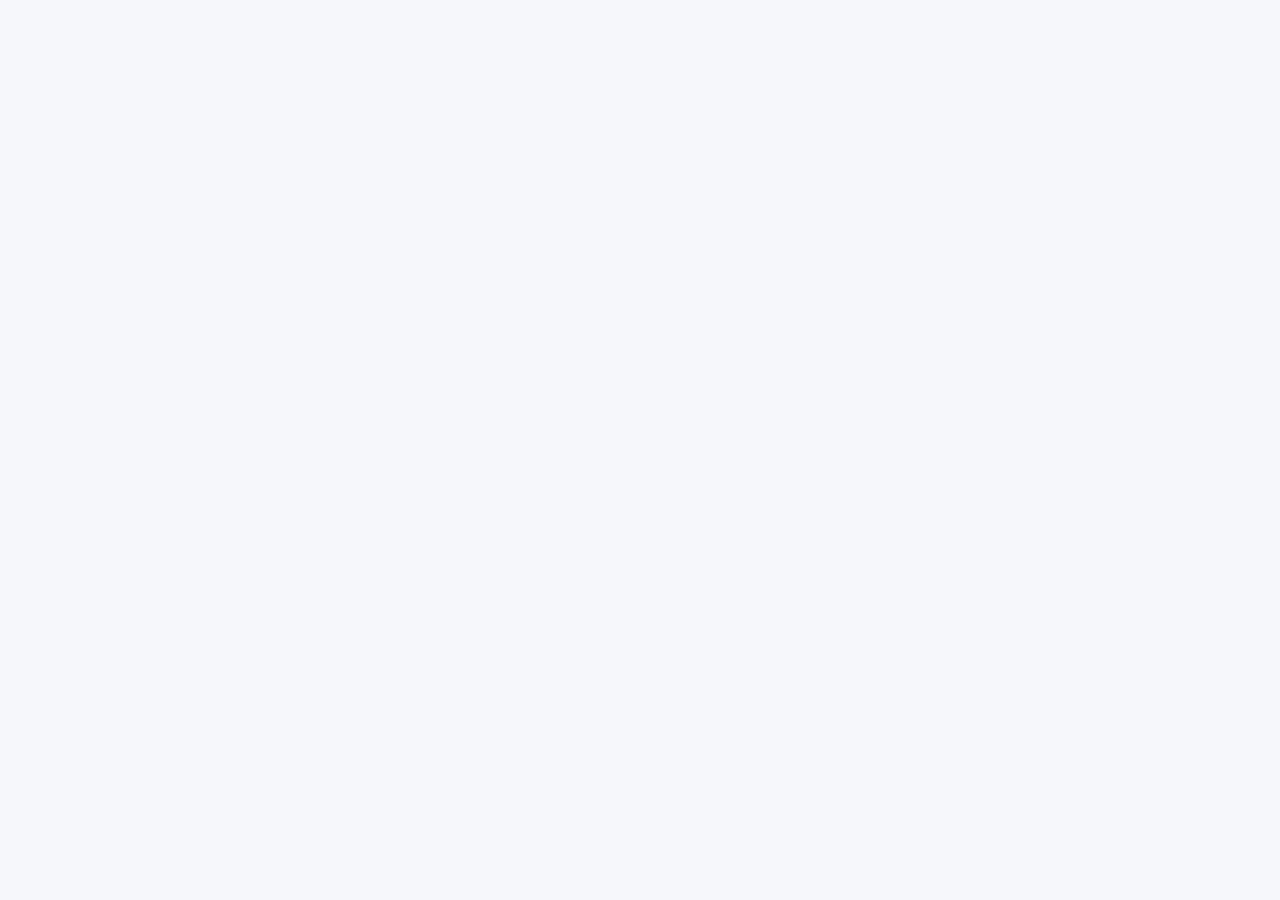
==== admin.html @ 96a94d3d "20260512_이메일개인화,, 관리자페이지 추가" ====
<!doctype html>
<html lang="ko" data-theme="light">
<head>
  <meta charset="UTF-8" />
  <meta name="viewport" content="width=device-width, initial-scale=1.0" />
  <title>관리자 대시보드 · 자료공유</title>
  <link rel="stylesheet" href="style.css" />
  <script src="https://cdn.jsdelivr.net/npm/@supabase/supabase-js@2"></script>
</head>
<body>

<!-- 관리자 로그인 -->
<div id="adminLogin" class="login-screen" hidden>
  <div class="login-card">
    <div class="login-brand">
      <span class="login-icon">🔒</span>
      <h1>관리자 로그인</h1>
      <p>관리자 이메일로 접근합니다</p>
    </div>
    <div class="login-form-wrap">
      <label for="adminEmailInput">관리자 이메일</label>
      <input id="adminEmailInput" type="email" placeholder="admin@example.com" autocomplete="email" />
      <p class="login-error" id="adminError"></p>
      <button id="adminLoginBtn">로그인</button>
    </div>
  </div>
</div>

<!-- 대시보드 -->
<main id="adminApp" hidden>
  <header>
    <div class="brand">
      <h1>관리자 대시보드</h1>
      <p>자료공유 서비스 관리</p>
    </div>
    <div class="header-right">
      <span id="adminEmailBadge" class="admin-badge"></span>
      <button class="icon-btn" id="refreshBtn" title="새로고침">🔄</button>
      <button class="icon-btn" id="themeBtn" title="다크모드 전환">🌙</button>
      <button class="secondary" id="adminLogoutBtn">로그아웃</button>
    </div>
  </header>

  <!-- 통계 카드 -->
  <div class="admin-stats">
    <div class="stat-card">
      <div class="stat-num" id="statTotal">-</div>
      <div class="stat-label">총 업로드</div>
    </div>
    <div class="stat-card">
      <div class="stat-num" id="statSize">-</div>
      <div class="stat-label">총 용량</div>
    </div>
    <div class="stat-card">
      <div class="stat-num" id="statUsers">-</div>
      <div class="stat-label">사용자 수</div>
    </div>
    <div class="stat-card">
      <div class="stat-num" id="statVisits">-</div>
      <div class="stat-label">총 접속</div>
    </div>
    <div class="stat-card">
      <div class="stat-num" id="statToday">-</div>
      <div class="stat-label">오늘 접속</div>
    </div>
    <div class="stat-card">
      <div class="stat-num" id="statExpired">-</div>
      <div class="stat-label">만료 항목</div>
    </div>
  </div>

  <!-- 탭 -->
  <div class="admin-tabs">
    <button class="tab-btn active" data-tab="uploads">📁 업로드 관리</button>
    <button class="tab-btn" data-tab="visits">👥 접속 현황</button>
    <button class="tab-btn" data-tab="users">📊 사용자 분석</button>
  </div>

  <!-- 업로드 관리 탭 -->
  <div id="tabUploads" class="tab-content">
    <div class="admin-toolbar">
      <input type="search" id="adminSearch" placeholder="제목, 이메일 검색…" />
      <select id="typeFilter">
        <option value="all">전체 종류</option>
        <option value="file">파일만</option>
        <option value="text">텍스트만</option>
        <option value="expired">만료됨</option>
      </select>
      <button class="secondary" id="exportCsvBtn">CSV 내보내기</button>
      <button class="danger" id="deleteExpiredBtn">만료 항목 삭제</button>
    </div>
    <div class="admin-table-wrap">
      <table class="admin-table">
        <thead>
          <tr>
            <th style="width:36px"><input type="checkbox" id="checkAll" /></th>
            <th style="width:32px"></th>
            <th>제목</th>
            <th>업로더</th>
            <th style="width:72px">용량</th>
            <th style="width:110px">업로드일</th>
            <th style="width:80px">만료</th>
            <th style="width:40px"></th>
          </tr>
        </thead>
        <tbody id="uploadsBody"></tbody>
      </table>
    </div>
    <div class="table-actions" id="tableActions" hidden>
      <span id="selectedCount">0개 선택됨</span>
      <button class="danger" id="bulkDeleteBtn">선택 삭제</button>
    </div>
  </div>

  <!-- 접속 현황 탭 -->
  <div id="tabVisits" class="tab-content" hidden>
    <div class="admin-toolbar">
      <input type="search" id="visitSearch" placeholder="이메일 검색…" />
      <select id="visitDateFilter">
        <option value="all">전체 기간</option>
        <option value="today">오늘</option>
        <option value="week">이번 주</option>
        <option value="month">이번 달</option>
      </select>
    </div>
    <div class="visit-summary" id="visitSummary"></div>
    <div class="admin-table-wrap">
      <table class="admin-table">
        <thead>
          <tr>
            <th>이메일</th>
            <th style="width:120px">접속 시각</th>
            <th>기기 정보</th>
          </tr>
        </thead>
        <tbody id="visitsBody"></tbody>
      </table>
    </div>
  </div>

  <!-- 사용자 분석 탭 -->
  <div id="tabUsers" class="tab-content" hidden>
    <div class="user-grid" id="userGrid"></div>
  </div>
</main>

<div class="toast" id="toast"></div>

<style>
/* ── 관리자 전용 스타일 ─────────────────────────────────── */
.admin-badge {
  font-size: .8rem;
  color: var(--muted);
  padding: 4px 12px;
  background: var(--surface);
  border-radius: 99px;
  border: 1px solid var(--border);
}

.admin-stats {
  display: grid;
  grid-template-columns: repeat(auto-fit, minmax(130px, 1fr));
  gap: 14px;
  padding: 20px 24px 0;
}
.stat-card {
  background: var(--surface);
  border: 1px solid var(--border);
  border-radius: var(--radius);
  padding: 18px 16px;
  text-align: center;
}
.stat-num {
  font-size: 1.8rem;
  font-weight: 800;
  color: var(--accent);
  line-height: 1;
}
.stat-label {
  font-size: .72rem;
  color: var(--muted);
  margin-top: 5px;
}

.admin-tabs {
  display: flex;
  gap: 2px;
  padding: 20px 24px 0;
  border-bottom: 1px solid var(--border);
}
.tab-btn {
  background: none;
  border: none;
  padding: 10px 18px;
  border-radius: 8px 8px 0 0;
  cursor: pointer;
  color: var(--muted);
  font-size: .9rem;
  border-bottom: 2px solid transparent;
  transition: color .15s;
}
.tab-btn.active {
  color: var(--accent);
  border-bottom-color: var(--accent);
  font-weight: 700;
  background: var(--bg);
}
.tab-content { padding: 20px 24px; }

.admin-toolbar {
  display: flex;
  gap: 10px;
  margin-bottom: 14px;
  flex-wrap: wrap;
  align-items: center;
}
.admin-toolbar input[type=search] { flex: 1; min-width: 180px; }

.admin-table-wrap {
  overflow-x: auto;
  border-radius: var(--radius);
  border: 1px solid var(--border);
}
.admin-table {
  width: 100%;
  border-collapse: collapse;
  font-size: .875rem;
}
.admin-table th {
  background: var(--surface);
  padding: 9px 12px;
  text-align: left;
  font-weight: 600;
  font-size: .75rem;
  color: var(--muted);
  border-bottom: 1px solid var(--border);
  white-space: nowrap;
}
.admin-table td {
  padding: 9px 12px;
  border-bottom: 1px solid var(--border);
  vertical-align: middle;
}
.admin-table tr:last-child td { border-bottom: none; }
.admin-table tr:hover td { background: var(--surface); }
.cell-email {
  font-size: .8rem;
  color: var(--muted);
  max-width: 150px;
  overflow: hidden;
  text-overflow: ellipsis;
  white-space: nowrap;
}
.cell-title {
  max-width: 240px;
  overflow: hidden;
  text-overflow: ellipsis;
  white-space: nowrap;
}
.cell-ua {
  font-size: .78rem;
  color: var(--muted);
  max-width: 200px;
  overflow: hidden;
  text-overflow: ellipsis;
  white-space: nowrap;
}
.row-expired td { opacity: .5; }

.table-actions {
  display: flex;
  align-items: center;
  gap: 12px;
  margin-top: 10px;
  padding: 10px 14px;
  background: var(--surface);
  border-radius: var(--radius);
  border: 1px solid var(--border);
}
.table-actions span { flex: 1; font-size: .875rem; font-weight: 600; }

.visit-summary {
  display: flex;
  gap: 10px;
  flex-wrap: wrap;
  margin-bottom: 14px;
}
.visit-chip {
  padding: 5px 12px;
  background: var(--surface);
  border: 1px solid var(--border);
  border-radius: 99px;
  font-size: .8rem;
}
.visit-chip strong { color: var(--accent); }

.user-grid {
  display: grid;
  grid-template-columns: repeat(auto-fill, minmax(260px, 1fr));
  gap: 14px;
}
.user-card {
  background: var(--surface);
  border: 1px solid var(--border);
  border-radius: var(--radius);
  padding: 18px;
}
.user-card-header {
  display: flex;
  align-items: center;
  gap: 12px;
  margin-bottom: 14px;
}
.user-avatar {
  width: 40px;
  height: 40px;
  border-radius: 50%;
  display: grid;
  place-items: center;
  font-size: 1.1rem;
  font-weight: 800;
  color: #fff;
  flex-shrink: 0;
}
.user-email {
  font-size: .875rem;
  font-weight: 600;
  overflow: hidden;
  text-overflow: ellipsis;
  white-space: nowrap;
}
.user-stats {
  display: flex;
  gap: 14px;
}
.user-stat { text-align: center; }
.user-stat-num { font-size: 1.25rem; font-weight: 700; color: var(--accent); }
.user-stat-label { font-size: .7rem; color: var(--muted); margin-top: 2px; }
</style>

<script src="config.js"></script>
<script>
const db = window.supabase.createClient(SUPABASE_URL, SUPABASE_KEY);

let allShares = [], allVisits = [], selectedIds = new Set();

// ── 인증 ─────────────────────────────────────────────────
function checkAdmin() {
  const stored = (localStorage.getItem('ownerEmail') || '').trim().toLowerCase();
  if (stored && stored === ADMIN_EMAIL.toLowerCase()) {
    showDashboard(stored);
  } else {
    document.getElementById('adminLogin').hidden = false;
    document.getElementById('adminLoginBtn').addEventListener('click', tryLogin);
    document.getElementById('adminEmailInput').addEventListener('keydown', e => {
      if (e.key === 'Enter') tryLogin();
    });
  }
}

function tryLogin() {
  const input = document.getElementById('adminEmailInput');
  const err   = document.getElementById('adminError');
  const email = input.value.trim().toLowerCase();
  if (!email || email !== ADMIN_EMAIL.toLowerCase()) {
    err.textContent = '관리자 이메일이 일치하지 않습니다.';
    input.focus();
    return;
  }
  err.textContent = '';
  document.getElementById('adminLogin').hidden = true;
  showDashboard(email);
}

function showDashboard(email) {
  document.getElementById('adminApp').hidden = false;
  document.getElementById('adminEmailBadge').textContent = email;
  loadTheme();
  bindEvents();
  loadAll();
}

// ── 테마 ─────────────────────────────────────────────────
function loadTheme() {
  const saved = localStorage.getItem('theme') ||
    (window.matchMedia('(prefers-color-scheme:dark)').matches ? 'dark' : 'light');
  applyTheme(saved);
}
function applyTheme(t) {
  document.documentElement.dataset.theme = t;
  document.getElementById('themeBtn').textContent = t === 'dark' ? '☀️' : '🌙';
}

// ── 데이터 로드 ───────────────────────────────────────────
async function loadAll() {
  document.getElementById('statTotal').textContent = '…';
  const [shares, visits] = await Promise.all([
    db.from('shares').select('*').order('created_at', { ascending: false }).limit(500),
    db.from('visits').select('*').order('visited_at', { ascending: false }).limit(1000),
  ]);
  allShares = shares.data || [];
  allVisits = visits.data || [];
  updateStats();
  renderUploads();
  renderVisits();
  renderUsers();
  showToast('데이터 로드 완료');
}

// ── 통계 ─────────────────────────────────────────────────
function updateStats() {
  const now        = new Date();
  const todayStart = new Date(now); todayStart.setHours(0, 0, 0, 0);
  const totalSize  = allShares.reduce((s, x) => s + (x.file_size || 0), 0);
  const users      = new Set(allShares.map(x => x.owner_email).filter(Boolean)).size;
  const expired    = allShares.filter(s => s.expires_at && new Date(s.expires_at) <= now).length;
  const todayV     = allVisits.filter(v => new Date(v.visited_at) >= todayStart).length;

  document.getElementById('statTotal').textContent   = allShares.length;
  document.getElementById('statSize').textContent    = formatBytes(totalSize);
  document.getElementById('statUsers').textContent   = users;
  document.getElementById('statVisits').textContent  = allVisits.length;
  document.getElementById('statToday').textContent   = todayV;
  document.getElementById('statExpired').textContent = expired;
}

// ── 업로드 관리 ───────────────────────────────────────────
function getFilteredShares() {
  const kw   = document.getElementById('adminSearch').value.trim().toLowerCase();
  const type = document.getElementById('typeFilter').value;
  const now  = Date.now();
  return allShares.filter(item => {
    if (type === 'file'    && item.type !== 'file')  return false;
    if (type === 'text'    && item.type !== 'text')  return false;
    if (type === 'expired' && (!item.expires_at || new Date(item.expires_at) > now)) return false;
    if (kw && !`${item.title||''} ${item.owner_email||''}`.toLowerCase().includes(kw)) return false;
    return true;
  });
}

function renderUploads() {
  const tbody    = document.getElementById('uploadsBody');
  const filtered = getFilteredShares();
  tbody.innerHTML = '';
  if (!filtered.length) {
    tbody.innerHTML = '<tr><td colspan="8" class="empty-cell">항목 없음</td></tr>';
    return;
  }
  const now = Date.now();
  filtered.forEach(item => {
    const isExpired = item.expires_at && new Date(item.expires_at).getTime() <= now;
    const tr = document.createElement('tr');
    if (isExpired) tr.className = 'row-expired';
    const date = fmtDate(item.created_at);
    let expiryText = '없음';
    if (item.expires_at) {
      const diff = new Date(item.expires_at) - now;
      expiryText = isExpired ? '⚠ 만료' : (diff > 3_600_000 ? `${Math.floor(diff/3_600_000)}h` : `${Math.floor(diff/60_000)}m`);
    }
    tr.innerHTML = `
      <td><input type="checkbox" class="row-check" data-id="${item.id}" ${selectedIds.has(item.id) ? 'checked' : ''}></td>
      <td style="font-size:1rem">${item.type === 'file' ? '📁' : '📝'}</td>
      <td class="cell-title" title="${esc(item.title||'')}">${esc(item.title||'제목 없음')}</td>
      <td class="cell-email" title="${esc(item.owner_email||'')}">${esc(item.owner_email||'-')}</td>
      <td style="white-space:nowrap">${item.file_size != null ? formatBytes(item.file_size) : '-'}</td>
      <td style="white-space:nowrap;font-size:.8rem">${date}</td>
      <td style="white-space:nowrap;font-size:.8rem">${expiryText}</td>
      <td><button class="danger del-btn" data-id="${item.id}" style="padding:3px 9px;font-size:.75rem" title="삭제">✕</button></td>
    `;
    tbody.appendChild(tr);
  });
  updateTableActions();
}

function updateTableActions() {
  const el = document.getElementById('tableActions');
  el.hidden = selectedIds.size === 0;
  document.getElementById('selectedCount').textContent = `${selectedIds.size}개 선택됨`;
  document.getElementById('bulkDeleteBtn').textContent = `선택 삭제 (${selectedIds.size})`;
}

// ── 접속 현황 ─────────────────────────────────────────────
function getFilteredVisits() {
  const kw    = document.getElementById('visitSearch').value.trim().toLowerCase();
  const range = document.getElementById('visitDateFilter').value;
  const now   = new Date();
  return allVisits.filter(v => {
    if (kw && !(v.owner_email||'').toLowerCase().includes(kw)) return false;
    if (range === 'today') {
      const d = new Date(now); d.setHours(0, 0, 0, 0);
      if (new Date(v.visited_at) < d) return false;
    } else if (range === 'week') {
      const d = new Date(now); d.setDate(d.getDate() - 7);
      if (new Date(v.visited_at) < d) return false;
    } else if (range === 'month') {
      const d = new Date(now); d.setMonth(d.getMonth() - 1);
      if (new Date(v.visited_at) < d) return false;
    }
    return true;
  });
}

function renderVisits() {
  const filtered = getFilteredVisits();

  // 요약 칩
  const emailSet = new Set(filtered.map(v => v.owner_email).filter(Boolean));
  const summary  = document.getElementById('visitSummary');
  summary.innerHTML = `
    <span class="visit-chip">접속 <strong>${filtered.length}</strong>회</span>
    <span class="visit-chip">유니크 사용자 <strong>${emailSet.size}</strong>명</span>
  `;

  const tbody = document.getElementById('visitsBody');
  tbody.innerHTML = '';
  if (!filtered.length) {
    tbody.innerHTML = '<tr><td colspan="3" class="empty-cell">접속 기록 없음</td></tr>';
    return;
  }
  filtered.forEach(v => {
    const tr = document.createElement('tr');
    tr.innerHTML = `
      <td class="cell-email">${esc(v.owner_email || '-')}</td>
      <td style="font-size:.8rem;white-space:nowrap">${fmtDate(v.visited_at)}</td>
      <td class="cell-ua" title="${esc(v.user_agent||'')}">${esc(parseUA(v.user_agent||''))}</td>
    `;
    tbody.appendChild(tr);
  });
}

function parseUA(ua) {
  if (/iPhone/.test(ua)) return '📱 iPhone';
  if (/iPad/.test(ua))   return '📱 iPad';
  if (/Android/.test(ua)) return '📱 Android';
  if (/Windows/.test(ua)) return '💻 Windows';
  if (/Macintosh/.test(ua)) return '💻 macOS';
  if (/Linux/.test(ua)) return '🐧 Linux';
  return ua.slice(0, 50) || '-';
}

// ── 사용자 분석 ───────────────────────────────────────────
function renderUsers() {
  const grid = document.getElementById('userGrid');
  const map  = {};
  allShares.forEach(item => {
    const email = item.owner_email || '(이메일 없음)';
    if (!map[email]) map[email] = { files: 0, texts: 0, size: 0, last: null };
    const u = map[email];
    item.type === 'file' ? (u.files++, u.size += item.file_size || 0) : u.texts++;
    const d = new Date(item.created_at);
    if (!u.last || d > u.last) u.last = d;
  });

  // 방문 횟수 합산
  const visitCount = {};
  allVisits.forEach(v => {
    const e = v.owner_email || '(이메일 없음)';
    visitCount[e] = (visitCount[e] || 0) + 1;
  });

  grid.innerHTML = '';
  const entries = Object.entries(map).sort((a, b) => (b[1].files + b[1].texts) - (a[1].files + a[1].texts));
  if (!entries.length) {
    grid.innerHTML = '<p style="color:var(--muted)">사용자 없음</p>';
    return;
  }
  entries.forEach(([email, s]) => {
    const card   = document.createElement('div');
    card.className = 'user-card';
    const color  = email.includes('@') ? avatarColor(email) : '#888';
    const last   = s.last ? s.last.toLocaleDateString('ko-KR', { month: 'short', day: 'numeric' }) : '-';
    const visits = visitCount[email] || 0;
    card.innerHTML = `
      <div class="user-card-header">
        <div class="user-avatar" style="background:${color}">${email[0].toUpperCase()}</div>
        <div class="user-email" title="${esc(email)}">${esc(email)}</div>
      </div>
      <div class="user-stats">
        <div class="user-stat"><div class="user-stat-num">${s.files}</div><div class="user-stat-label">파일</div></div>
        <div class="user-stat"><div class="user-stat-num">${s.texts}</div><div class="user-stat-label">텍스트</div></div>
        <div class="user-stat"><div class="user-stat-num">${formatBytes(s.size)}</div><div class="user-stat-label">용량</div></div>
        <div class="user-stat"><div class="user-stat-num">${visits}</div><div class="user-stat-label">접속</div></div>
        <div class="user-stat"><div class="user-stat-num">${last}</div><div class="user-stat-label">최근 활동</div></div>
      </div>
    `;
    grid.appendChild(card);
  });
}

// ── 이벤트 바인딩 ─────────────────────────────────────────
function bindEvents() {
  document.getElementById('themeBtn').addEventListener('click', () => {
    const next = document.documentElement.dataset.theme === 'dark' ? 'light' : 'dark';
    applyTheme(next); localStorage.setItem('theme', next);
  });
  document.getElementById('refreshBtn').addEventListener('click', loadAll);
  document.getElementById('adminLogoutBtn').addEventListener('click', () => {
    document.getElementById('adminApp').hidden = true;
    document.getElementById('adminEmailInput').value = '';
    document.getElementById('adminLogin').hidden = false;
  });

  // 탭 전환
  document.querySelectorAll('.tab-btn').forEach(btn => {
    btn.addEventListener('click', () => {
      document.querySelectorAll('.tab-btn').forEach(b => b.classList.remove('active'));
      document.querySelectorAll('.tab-content').forEach(t => t.hidden = true);
      btn.classList.add('active');
      document.getElementById('tab' + btn.dataset.tab[0].toUpperCase() + btn.dataset.tab.slice(1)).hidden = false;
    });
  });

  // 검색 / 필터
  document.getElementById('adminSearch').addEventListener('input', renderUploads);
  document.getElementById('typeFilter').addEventListener('change', renderUploads);
  document.getElementById('visitSearch').addEventListener('input', renderVisits);
  document.getElementById('visitDateFilter').addEventListener('change', renderVisits);

  // 전체 선택
  document.getElementById('checkAll').addEventListener('change', e => {
    document.querySelectorAll('.row-check').forEach(cb => {
      cb.checked = e.target.checked;
      e.target.checked ? selectedIds.add(cb.dataset.id) : selectedIds.delete(cb.dataset.id);
    });
    updateTableActions();
  });

  // 개별 체크
  document.getElementById('uploadsBody').addEventListener('change', e => {
    const cb = e.target.closest('.row-check');
    if (!cb) return;
    cb.checked ? selectedIds.add(cb.dataset.id) : selectedIds.delete(cb.dataset.id);
    updateTableActions();
  });

  // 개별 삭제
  document.getElementById('uploadsBody').addEventListener('click', async e => {
    const btn = e.target.closest('.del-btn');
    if (!btn) return;
    const item = allShares.find(s => s.id === btn.dataset.id);
    if (!item || !confirm(`"${item.title || '제목 없음'}"을 삭제할까요?`)) return;
    await deleteItem(item);
    allShares = allShares.filter(s => s.id !== item.id);
    updateStats(); renderUploads(); renderUsers();
  });

  // 선택 삭제
  document.getElementById('bulkDeleteBtn').addEventListener('click', async () => {
    if (!selectedIds.size || !confirm(`${selectedIds.size}개를 삭제할까요?`)) return;
    const targets = allShares.filter(s => selectedIds.has(s.id));
    for (const item of targets) await deleteItem(item);
    allShares = allShares.filter(s => !selectedIds.has(s.id));
    selectedIds.clear();
    updateStats(); renderUploads(); renderUsers();
    showToast(`${targets.length}개 삭제 완료`);
  });

  // 만료 항목 삭제
  document.getElementById('deleteExpiredBtn').addEventListener('click', async () => {
    const expired = allShares.filter(s => s.expires_at && new Date(s.expires_at) <= new Date());
    if (!expired.length) { showToast('만료된 항목이 없습니다'); return; }
    if (!confirm(`만료된 항목 ${expired.length}개를 삭제할까요?`)) return;
    for (const item of expired) await deleteItem(item);
    const ids = new Set(expired.map(s => s.id));
    allShares = allShares.filter(s => !ids.has(s.id));
    updateStats(); renderUploads(); renderUsers();
    showToast(`${expired.length}개 삭제 완료`);
  });

  // CSV 내보내기
  document.getElementById('exportCsvBtn').addEventListener('click', exportCsv);
}

async function deleteItem(item) {
  if (item.type === 'file' && item.file_path)
    await db.storage.from(BUCKET_NAME).remove([item.file_path]);
  await db.from('shares').delete().eq('id', item.id);
}

function exportCsv() {
  const rows = [['ID', '종류', '제목', '이메일', '용량(bytes)', '업로드일', '만료일']];
  getFilteredShares().forEach(item => {
    rows.push([
      item.id, item.type,
      `"${(item.title||'').replace(/"/g,'""')}"`,
      item.owner_email || '',
      item.file_size || '',
      item.created_at,
      item.expires_at || '',
    ]);
  });
  const csv  = rows.map(r => r.join(',')).join('\n');
  const blob = new Blob(['﻿' + csv], { type: 'text/csv;charset=utf-8;' });
  const a    = document.createElement('a');
  a.href     = URL.createObjectURL(blob);
  a.download = `shares_${new Date().toISOString().slice(0, 10)}.csv`;
  a.click();
}

// ── 유틸 ─────────────────────────────────────────────────
function avatarColor(email) {
  const colors = ['#2563eb','#7c3aed','#db2777','#059669','#d97706','#dc2626','#0891b2'];
  let h = 0;
  for (let i = 0; i < email.length; i++) h = email.charCodeAt(i) + ((h << 5) - h);
  return colors[Math.abs(h) % colors.length];
}

function fmtDate(iso) {
  return new Date(iso).toLocaleString('ko-KR', { month: 'short', day: 'numeric', hour: '2-digit', minute: '2-digit' });
}

function formatBytes(bytes) {
  if (!bytes) return '0 B';
  const u = ['B','KB','MB','GB'], i = Math.floor(Math.log(bytes) / Math.log(1024));
  return `${(bytes / Math.pow(1024, i)).toFixed(1)} ${u[i]}`;
}

function esc(s) {
  return String(s).replace(/&/g,'&amp;').replace(/</g,'&lt;').replace(/>/g,'&gt;').replace(/"/g,'&quot;');
}

function showToast(msg) {
  const t = document.getElementById('toast');
  t.textContent = msg; t.classList.add('show');
  clearTimeout(showToast._t);
  showToast._t = setTimeout(() => t.classList.remove('show'), 2500);
}

// ── 시작 ─────────────────────────────────────────────────
checkAdmin();
</script>

<style>
.empty-cell {
  text-align: center;
  color: var(--muted);
  padding: 40px;
  font-size: .875rem;
}
</style>
</body>
</html>
---- style.css ----
/* ── 라이트 테마 ── */
:root {
  --bg: #f6f7fb;
  --card: #ffffff;
  --text: #14161a;
  --muted: #727888;
  --line: #e7e9f0;
  --accent: #2563eb;
  --accent-soft: #e8f0ff;
  --danger: #ef4444;
  --shadow: 0 18px 48px rgba(20,22,26,.08);
  --radius: 22px;
}

/* ── 다크 테마 ── */
[data-theme="dark"] {
  --bg: #0f1117;
  --card: #1a1d27;
  --text: #e8eaf0;
  --muted: #8b8fa8;
  --line: #2a2d3a;
  --accent: #3b82f6;
  --accent-soft: #1e2a4a;
  --shadow: 0 18px 48px rgba(0,0,0,.35);
}
[data-theme="dark"] body {
  background: radial-gradient(circle at top left, #1e2a4a, transparent 32rem), var(--bg);
}
[data-theme="dark"] .card {
  background: rgba(26,29,39,.9);
  border-color: rgba(255,255,255,.05);
}
[data-theme="dark"] .dropzone          { background: #13161f; border-color: #3a3e52; }
[data-theme="dark"] .item              { background: #1a1d27; }
[data-theme="dark"] .empty             { background: #1a1d27; }
[data-theme="dark"] .badge             { background: #1a1d27; }
[data-theme="dark"] .item-snippet      { color: #6b7080; }
[data-theme="dark"] button.secondary   { background: #2a2d3a; color: var(--text); }
[data-theme="dark"] button.icon-btn    { background: #2a2d3a; color: var(--text); }
[data-theme="dark"] .expiry-row select,
[data-theme="dark"] .sort-select,
[data-theme="dark"] textarea,
[data-theme="dark"] input[type="text"],
[data-theme="dark"] input[type="search"] {
  background: #13161f;
  color: var(--text);
  border-color: var(--line);
}
[data-theme="dark"] .skeleton {
  background: linear-gradient(90deg,#1e2130 25%,#252838 50%,#1e2130 75%);
  background-size: 400% 100%;
  animation: shimmer 1.5s infinite linear;
}

/* ── 전역 ── */
* { box-sizing: border-box; }
body {
  margin: 0;
  font-family: -apple-system, BlinkMacSystemFont, "Segoe UI", sans-serif;
  background: radial-gradient(circle at top left, #e8f0ff, transparent 32rem), var(--bg);
  color: var(--text);
  transition: background .25s, color .25s;
}

/* 전체 페이지 드래그 오버레이 */
body.page-dragover::after {
  content: "파일을 놓으면 바로 업로드됩니다";
  position: fixed; inset: 0;
  background: rgba(37,99,235,.12);
  border: 3px dashed var(--accent);
  border-radius: 18px;
  display: grid; place-items: center;
  font-size: 22px; font-weight: 800;
  color: var(--accent);
  z-index: 100; pointer-events: none;
}

.app { width: min(1040px,100%); margin: 0 auto; padding: 28px 18px 44px; }

header {
  display: flex; justify-content: space-between; align-items: center;
  gap: 16px; margin-bottom: 22px;
}
.brand h1 { margin: 0; font-size: clamp(26px,6vw,42px); letter-spacing: -.05em; }
.brand p  { margin: 8px 0 0; color: var(--muted); font-size: 15px; }

.header-right { display: flex; align-items: center; gap: 10px; flex-shrink: 0; }

.badge {
  padding: 10px 14px; border-radius: 999px;
  background: var(--card); box-shadow: var(--shadow);
  font-size: 13px; color: var(--muted); white-space: nowrap;
}

button.icon-btn {
  width: 40px; height: 40px; border-radius: 12px; padding: 0;
  background: var(--card); color: var(--text);
  box-shadow: var(--shadow); font-size: 18px;
  display: grid; place-items: center; flex-shrink: 0;
}
button.icon-btn:hover { transform: translateY(-1px); }

.grid { display: grid; grid-template-columns: 1fr 1fr; gap: 18px; }

.card {
  background: rgba(255,255,255,.9); backdrop-filter: blur(12px);
  border: 1px solid rgba(255,255,255,.8);
  border-radius: var(--radius); box-shadow: var(--shadow); padding: 20px;
  transition: background .25s, border-color .25s;
}
.card h2 { margin: 0 0 14px; font-size: 18px; letter-spacing: -.02em; }

.dropzone {
  min-height: 160px; display: grid; place-items: center;
  text-align: center; border: 2px dashed #b9c4d8;
  border-radius: 18px; background: #fbfcff;
  padding: 18px; transition: .2s ease; cursor: pointer;
}
.dropzone.dragover { border-color: var(--accent); background: var(--accent-soft); transform: scale(1.01); }
.dropzone strong   { display: block; font-size: 17px; margin-bottom: 6px; }
.dropzone span     { color: var(--muted); font-size: 13px; line-height: 1.55; }
.dropzone.locked   { opacity: .5; pointer-events: none; }

input[type="file"] { display: none; }

/* 카메라 버튼 */
.file-row { display: flex; gap: 8px; margin-top: 10px; }
.file-row label.cam-btn {
  display: inline-flex; align-items: center; gap: 6px;
  padding: 10px 14px; border-radius: 14px;
  background: #eef1f7; color: var(--text);
  font: inherit; font-size: 13px; font-weight: 700;
  cursor: pointer; border: 0; white-space: nowrap;
}
[data-theme="dark"] .file-row label.cam-btn { background: #2a2d3a; }

textarea, input[type="text"], input[type="search"] {
  width: 100%; border: 1px solid var(--line);
  border-radius: 16px; padding: 14px;
  font: inherit; background: #fff; outline: none;
  transition: background .25s, border-color .25s, color .25s;
}
textarea            { min-height: 120px; resize: vertical; line-height: 1.55; }
textarea:focus, input:focus { border-color: var(--accent); }
.title-input        { margin-bottom: 8px; }

.actions { display: flex; gap: 10px; margin-top: 12px; flex-wrap: wrap; }

button {
  border: 0; border-radius: 14px; padding: 12px 16px;
  font: inherit; font-weight: 700; cursor: pointer;
  background: var(--accent); color: #fff;
  transition: .15s ease; white-space: nowrap;
}
button.secondary { background: #eef1f7; color: var(--text); }
button.danger    { background: #fee2e2; color: var(--danger); }
button:hover     { transform: translateY(-1px); }
button:disabled  { opacity: .55; cursor: not-allowed; transform: none; }

/* 진행률 */
.progress-wrap {
  height: 6px; background: var(--line);
  border-radius: 999px; margin-top: 10px; overflow: hidden;
}
.progress-bar {
  height: 100%; background: var(--accent);
  border-radius: 999px; width: 0%; transition: width .25s ease;
}

/* 만료 / 정렬 */
.expiry-row, .sort-row {
  display: flex; align-items: center;
  gap: 8px; margin-top: 10px;
  font-size: 13px; color: var(--muted);
}
.expiry-row select, .sort-select {
  border: 1px solid var(--line); border-radius: 10px;
  padding: 5px 10px; font: inherit; font-size: 13px;
  background: #fff; outline: none; cursor: pointer;
  transition: background .25s, color .25s;
}
.expiry-row select:focus, .sort-select:focus { border-color: var(--accent); }

.full { grid-column: 1 / -1; }

.toolbar {
  display: flex; justify-content: space-between;
  align-items: center; gap: 10px; margin-bottom: 14px; flex-wrap: wrap;
}
.toolbar-left  { display: flex; align-items: center; gap: 10px; flex-wrap: wrap; }
.toolbar-right { display: flex; align-items: center; gap: 8px; }
.toolbar input[type="search"] { max-width: 280px; }

.list { display: grid; gap: 8px; }

/* 스켈레톤 */
.skeleton {
  height: 60px; border-radius: 14px;
  background: linear-gradient(90deg,#f0f2f8 25%,#e4e8f4 50%,#f0f2f8 75%);
  background-size: 400% 100%;
  animation: shimmer 1.5s infinite linear;
}
@keyframes shimmer {
  0%   { background-position: 100% center; }
  100% { background-position: -100% center; }
}

/* ── 아이템 ── */
.item {
  display: flex; align-items: center;
  gap: 12px; padding: 10px 14px;
  border: 1px solid var(--line); border-radius: 14px;
  background: #fff; transition: background .2s, border-color .2s;
  min-height: 60px;
}
.item:hover { border-color: #c8d0e4; }
[data-theme="dark"] .item:hover { border-color: #3a3e52; }
.item.selected { border-color: var(--accent); background: var(--accent-soft); }
[data-theme="dark"] .item.selected { background: #1e2a4a; }

/* 멀티셀렉트 체크박스 */
.item-check {
  display: none; width: 18px; height: 18px; flex-shrink: 0;
  border-radius: 6px; cursor: pointer; accent-color: var(--accent);
}
body.multiselect .item-check { display: block; }
body.multiselect .icon       { display: none; }

/* 아이콘 / 썸네일 */
.icon {
  width: 44px; height: 44px; flex-shrink: 0;
  border-radius: 12px; background: var(--accent-soft);
  font-size: 20px; display: grid; place-items: center;
  overflow: hidden;
}
.icon img {
  width: 100%; height: 100%; object-fit: cover;
  cursor: zoom-in; display: block;
}

/* 본문 */
.item-body { flex: 1; min-width: 0; }

.item-title {
  margin: 0; font-size: 14px; font-weight: 700;
  white-space: nowrap; overflow: hidden; text-overflow: ellipsis;
  cursor: pointer; color: var(--text);
}
.item-title:hover { color: var(--accent); }

.title-edit-input {
  font: inherit; font-weight: 700; font-size: 14px;
  border: 1px solid var(--accent); border-radius: 8px;
  padding: 1px 8px; outline: none; width: 100%;
  background: var(--card); color: var(--text);
}

.item-meta {
  margin-top: 2px; font-size: 12px; color: var(--muted);
  white-space: nowrap; overflow: hidden; text-overflow: ellipsis;
}

/* 텍스트 한줄 스니펫 */
.item-snippet {
  margin-top: 2px; font-size: 12px; color: var(--muted);
  white-space: nowrap; overflow: hidden; text-overflow: ellipsis;
  font-style: italic;
}

/* 텍스트 전체 보기 (펼치기) */
.text-full {
  display: none; margin-top: 8px;
  font-size: 13px; color: #363b46; line-height: 1.6;
  word-break: break-word; border-top: 1px solid var(--line);
  padding-top: 8px;
}
[data-theme="dark"] .text-full { color: #b0b4c8; border-color: var(--line); }
.text-full p   { margin: 0 0 6px; }
.text-full pre {
  background: #f4f5f9; border-radius: 8px;
  padding: 10px; overflow-x: auto; font-size: 12px;
}
[data-theme="dark"] .text-full pre { background: #0f1117; }
.text-full code { font-family: monospace; }
.item.text-open .text-full { display: block; }
.expand-btn {
  font-size: 11px; color: var(--accent); background: none;
  border: 0; padding: 0; cursor: pointer; font-weight: 600;
  margin-top: 2px; transform: none;
}
.expand-btn:hover { transform: none; text-decoration: underline; }

/* 아이템 액션 */
.item-actions {
  display: flex; align-items: center; gap: 5px; flex-shrink: 0;
}
.item-actions button,
.item-actions a { flex-shrink: 0; }
.item-actions button {
  padding: 5px 10px; font-size: 12px; border-radius: 9px;
}
.item-actions a button { padding: 5px 10px; font-size: 12px; border-radius: 9px; }

.empty {
  text-align: center; padding: 34px 16px; color: var(--muted);
  border: 1px dashed var(--line); border-radius: 18px; background: #fff;
}

.load-more { width: 100%; margin-top: 12px; }

/* 라이트박스 */
.lightbox {
  position: fixed; inset: 0; background: rgba(0,0,0,.88);
  display: grid; place-items: center; z-index: 200;
  cursor: zoom-out; opacity: 0; pointer-events: none;
  transition: opacity .2s;
}
.lightbox.open { opacity: 1; pointer-events: all; }
.lightbox img  {
  max-width: 92vw; max-height: 92vh;
  border-radius: 12px; object-fit: contain;
  box-shadow: 0 24px 64px rgba(0,0,0,.6);
}

/* QR 모달 */
.qr-modal {
  position: fixed; inset: 0; background: rgba(0,0,0,.5);
  display: grid; place-items: center; z-index: 200;
  opacity: 0; pointer-events: none; transition: opacity .2s;
}
.qr-modal.open { opacity: 1; pointer-events: all; }
.qr-box {
  background: var(--card); border-radius: 20px;
  padding: 28px; text-align: center;
  box-shadow: 0 24px 64px rgba(0,0,0,.25);
}
.qr-box p { margin: 14px 0 0; font-size: 13px; color: var(--muted); max-width: 180px; word-break: break-all; }
.qr-close {
  margin-top: 14px; width: 100%;
}

/* 멀티셀렉트 삭제 버튼 */
#multiDeleteBtn { display: none; }
body.multiselect #multiDeleteBtn { display: inline-flex; }

.toast {
  position: fixed; left: 50%; bottom: 22px;
  transform: translateX(-50%);
  background: #111827; color: #fff;
  padding: 12px 20px; border-radius: 999px;
  opacity: 0; pointer-events: none; transition: .2s ease;
  font-size: 14px; z-index: 300; white-space: nowrap;
}
.toast.show { opacity: 1; }

/* ── 로그인 화면 ── */
.login-screen {
  position: fixed; inset: 0; z-index: 500;
  display: grid; place-items: center;
  background: radial-gradient(circle at top left, #e8f0ff, transparent 32rem), var(--bg);
  transition: opacity .3s ease;
}
.login-screen[hidden] { display: none !important; }
.login-screen.fade-out { opacity: 0; pointer-events: none; }
[data-theme="dark"] .login-screen {
  background: radial-gradient(circle at top left, #1e2a4a, transparent 32rem), var(--bg);
}

.login-card {
  width: min(400px, 90vw);
  background: rgba(255,255,255,.9); backdrop-filter: blur(12px);
  border: 1px solid rgba(255,255,255,.8);
  border-radius: var(--radius); box-shadow: var(--shadow);
  padding: 40px 32px; display: flex; flex-direction: column; gap: 26px;
}
[data-theme="dark"] .login-card {
  background: rgba(26,29,39,.9);
  border-color: rgba(255,255,255,.05);
}
.login-icon  { font-size: 40px; line-height: 1; }
.login-brand { display: flex; flex-direction: column; gap: 4px; }
.login-brand h1 { margin: 0; font-size: 32px; letter-spacing: -.05em; }
.login-brand p  { margin: 6px 0 0; color: var(--muted); font-size: 14px; line-height: 1.6; }

.login-form-wrap { display: flex; flex-direction: column; gap: 10px; }
.login-form-wrap label  { font-size: 14px; font-weight: 700; }
.login-form-wrap input  { font-size: 15px; }
.login-form-wrap button { font-size: 15px; padding: 14px; }
.login-error  { margin: 0; min-height: 16px; font-size: 12px; color: var(--danger); }
.login-notice { margin: 0; font-size: 12px; color: var(--muted); text-align: center; line-height: 1.5; }

/* 아바타 (업로더 이메일 이니셜) */
.avatar {
  display: inline-flex; align-items: center; justify-content: center;
  width: 16px; height: 16px; border-radius: 50%;
  font-size: 9px; font-weight: 800; color: #fff;
  flex-shrink: 0; vertical-align: middle; margin-right: 4px;
}

/* 이메일 설정 모달 */
.email-modal {
  position: fixed; inset: 0; background: rgba(0,0,0,.5);
  display: grid; place-items: center; z-index: 200;
  opacity: 0; pointer-events: none; transition: opacity .2s;
}
.email-modal.open { opacity: 1; pointer-events: all; }
.email-box {
  background: var(--card); border-radius: 20px;
  padding: 28px; width: min(340px, 90vw);
  box-shadow: 0 24px 64px rgba(0,0,0,.25);
}
.email-box h3 { margin: 0 0 8px; font-size: 17px; letter-spacing: -.02em; }
.email-modal-desc { margin: 0 0 16px; font-size: 13px; color: var(--muted); line-height: 1.5; }
.email-actions { display: flex; gap: 8px; margin-top: 12px; flex-wrap: wrap; }

/* 내 자료 필터 활성 상태 */
button.filter-active { background: var(--accent) !important; color: #fff !important; }

@media (max-width: 760px) {
  .app                         { padding: 20px 12px 34px; }
  header                       { align-items: flex-start; flex-direction: column; }
  .grid                        { grid-template-columns: 1fr; }
  .card                        { padding: 16px; border-radius: 18px; }
  .toolbar                     { flex-direction: column; align-items: stretch; }
  .toolbar input[type="search"]{ max-width: none; }
  .item                        { flex-wrap: wrap; }
  .item-actions                { width: 100%; justify-content: flex-end; }
  .card > .actions button      { flex: 1; }
}
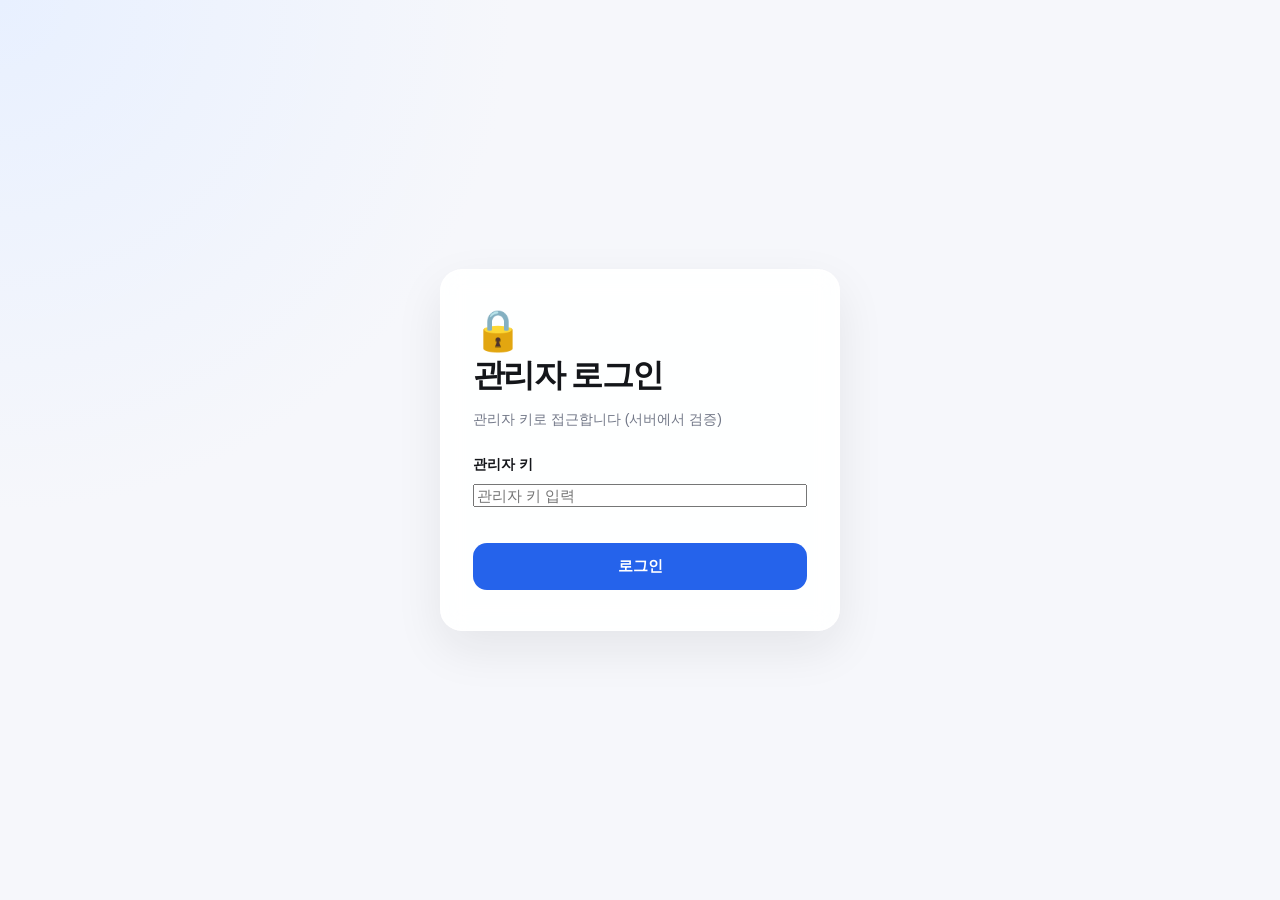
==== commit b80544a3: "210260713_파일텍스트통합,디자인수정" ====
--- a/admin.html
+++ b/admin.html
@@ -1,11 +1,11 @@
-<!doctype html>
+﻿<!doctype html>
 <html lang="ko" data-theme="light">
 <head>
   <meta charset="UTF-8" />
   <meta name="viewport" content="width=device-width, initial-scale=1.0" />
   <title>관리자 대시보드 · 자료공유</title>
+  <link rel="icon" href="icons/icon.svg" type="image/svg+xml" />
   <link rel="stylesheet" href="style.css" />
-  <script src="https://cdn.jsdelivr.net/npm/@supabase/supabase-js@2"></script>
 </head>
 <body>
 
@@ -15,11 +15,11 @@
     <div class="login-brand">
       <span class="login-icon">🔒</span>
       <h1>관리자 로그인</h1>
-      <p>관리자 이메일로 접근합니다</p>
+      <p>관리자 키로 접근합니다 (서버에서 검증)</p>
     </div>
     <div class="login-form-wrap">
-      <label for="adminEmailInput">관리자 이메일</label>
-      <input id="adminEmailInput" type="email" placeholder="admin@example.com" autocomplete="email" />
+      <label for="adminKeyInput">관리자 키</label>
+      <input id="adminKeyInput" type="password" placeholder="관리자 키 입력" autocomplete="off" />
       <p class="login-error" id="adminError"></p>
       <button id="adminLoginBtn">로그인</button>
     </div>
@@ -339,42 +339,67 @@
 </style>
 
 <script src="config.js"></script>
+<script src="shared.js"></script>
 <script>
-const db = window.supabase.createClient(SUPABASE_URL, SUPABASE_KEY);
-
+const ADMIN_API_URL = `${SUPABASE_URL}/functions/v1/admin-api`;
+
+let ADMIN_KEY = sessionStorage.getItem('adminKey') || '';
 let allShares = [], allVisits = [], selectedIds = new Set();
+
+// ── 서버 API (service role은 Edge Function 내부에만 존재) ──
+async function adminApi(action, payload = {}) {
+  const res = await fetch(ADMIN_API_URL, {
+    method: 'POST',
+    headers: {
+      'Content-Type': 'application/json',
+      'Authorization': `Bearer ${SUPABASE_KEY}`,
+      'apikey': SUPABASE_KEY,
+      'x-admin-key': ADMIN_KEY,
+    },
+    body: JSON.stringify({ action, ...payload }),
+  });
+  const data = await res.json().catch(() => ({}));
+  if (!res.ok) throw new Error(data.error || `HTTP ${res.status}`);
+  return data;
+}
 
 // ── 인증 ─────────────────────────────────────────────────
 function checkAdmin() {
-  const stored = (localStorage.getItem('ownerEmail') || '').trim().toLowerCase();
-  if (stored && stored === ADMIN_EMAIL.toLowerCase()) {
-    showDashboard(stored);
-  } else {
-    document.getElementById('adminLogin').hidden = false;
-    document.getElementById('adminLoginBtn').addEventListener('click', tryLogin);
-    document.getElementById('adminEmailInput').addEventListener('keydown', e => {
-      if (e.key === 'Enter') tryLogin();
-    });
+  if (ADMIN_KEY) {
+    showDashboard();
+    return;
   }
-}
-
-function tryLogin() {
-  const input = document.getElementById('adminEmailInput');
+  document.getElementById('adminLogin').hidden = false;
+  document.getElementById('adminLoginBtn').addEventListener('click', tryLogin);
+  document.getElementById('adminKeyInput').addEventListener('keydown', e => {
+    if (e.key === 'Enter') tryLogin();
+  });
+}
+
+async function tryLogin() {
+  const input = document.getElementById('adminKeyInput');
   const err   = document.getElementById('adminError');
-  const email = input.value.trim().toLowerCase();
-  if (!email || email !== ADMIN_EMAIL.toLowerCase()) {
-    err.textContent = '관리자 이메일이 일치하지 않습니다.';
+  const key   = input.value.trim();
+  if (!key) { err.textContent = '관리자 키를 입력하세요.'; input.focus(); return; }
+  err.textContent = '확인 중…';
+  ADMIN_KEY = key;
+  try {
+    await adminApi('overview');
+  } catch {
+    ADMIN_KEY = '';
+    err.textContent = '관리자 키가 올바르지 않습니다.';
     input.focus();
     return;
   }
+  sessionStorage.setItem('adminKey', key);
   err.textContent = '';
   document.getElementById('adminLogin').hidden = true;
-  showDashboard(email);
-}
-
-function showDashboard(email) {
+  showDashboard();
+}
+
+function showDashboard() {
   document.getElementById('adminApp').hidden = false;
-  document.getElementById('adminEmailBadge').textContent = email;
+  document.getElementById('adminEmailBadge').textContent = '관리자';
   loadTheme();
   bindEvents();
   loadAll();
@@ -394,12 +419,18 @@
 // ── 데이터 로드 ───────────────────────────────────────────
 async function loadAll() {
   document.getElementById('statTotal').textContent = '…';
-  const [shares, visits] = await Promise.all([
-    db.from('shares').select('*').order('created_at', { ascending: false }).limit(500),
-    db.from('visits').select('*').order('visited_at', { ascending: false }).limit(1000),
-  ]);
-  allShares = shares.data || [];
-  allVisits = visits.data || [];
+  try {
+    const data = await adminApi('overview');
+    allShares = data.shares || [];
+    allVisits = data.visits || [];
+  } catch (e) {
+    showToast(`데이터 로드 실패: ${e.message}`);
+    if (/unauthorized/i.test(e.message)) {
+      sessionStorage.removeItem('adminKey');
+      location.reload();
+    }
+    return;
+  }
   updateStats();
   renderUploads();
   renderVisits();
@@ -430,7 +461,7 @@
   const type = document.getElementById('typeFilter').value;
   const now  = Date.now();
   return allShares.filter(item => {
-    if (type === 'file'    && item.type !== 'file')  return false;
+    if (type === 'file'    && item.type !== 'file' && item.type !== 'files') return false;
     if (type === 'text'    && item.type !== 'text')  return false;
     if (type === 'expired' && (!item.expires_at || new Date(item.expires_at) > now)) return false;
     if (kw && !`${item.title||''} ${item.owner_email||''}`.toLowerCase().includes(kw)) return false;
@@ -459,9 +490,9 @@
     }
     tr.innerHTML = `
       <td><input type="checkbox" class="row-check" data-id="${item.id}" ${selectedIds.has(item.id) ? 'checked' : ''}></td>
-      <td style="font-size:1rem">${item.type === 'file' ? '📁' : '📝'}</td>
-      <td class="cell-title" title="${esc(item.title||'')}">${esc(item.title||'제목 없음')}</td>
-      <td class="cell-email" title="${esc(item.owner_email||'')}">${esc(item.owner_email||'-')}</td>
+      <td style="font-size:1rem">${item.type === 'text' ? '📝' : '📁'}</td>
+      <td class="cell-title" title="${escapeHtml(item.title||'')}">${escapeHtml(item.title||'제목 없음')}</td>
+      <td class="cell-email" title="${escapeHtml(item.owner_email||'')}">${escapeHtml(item.owner_email||'-')}</td>
       <td style="white-space:nowrap">${item.file_size != null ? formatBytes(item.file_size) : '-'}</td>
       <td style="white-space:nowrap;font-size:.8rem">${date}</td>
       <td style="white-space:nowrap;font-size:.8rem">${expiryText}</td>
@@ -520,9 +551,9 @@
   filtered.forEach(v => {
     const tr = document.createElement('tr');
     tr.innerHTML = `
-      <td class="cell-email">${esc(v.owner_email || '-')}</td>
+      <td class="cell-email">${escapeHtml(v.owner_email || '-')}</td>
       <td style="font-size:.8rem;white-space:nowrap">${fmtDate(v.visited_at)}</td>
-      <td class="cell-ua" title="${esc(v.user_agent||'')}">${esc(parseUA(v.user_agent||''))}</td>
+      <td class="cell-ua" title="${escapeHtml(v.user_agent||'')}">${escapeHtml(parseUA(v.user_agent||''))}</td>
     `;
     tbody.appendChild(tr);
   });
@@ -546,7 +577,8 @@
     const email = item.owner_email || '(이메일 없음)';
     if (!map[email]) map[email] = { files: 0, texts: 0, size: 0, last: null };
     const u = map[email];
-    item.type === 'file' ? (u.files++, u.size += item.file_size || 0) : u.texts++;
+    if (item.type === 'text') u.texts++;
+    else { u.files++; u.size += item.file_size || 0; }
     const d = new Date(item.created_at);
     if (!u.last || d > u.last) u.last = d;
   });
@@ -567,13 +599,13 @@
   entries.forEach(([email, s]) => {
     const card   = document.createElement('div');
     card.className = 'user-card';
-    const color  = email.includes('@') ? avatarColor(email) : '#888';
+    const color  = email.includes('@') ? getAvatarColor(email) : '#888';
     const last   = s.last ? s.last.toLocaleDateString('ko-KR', { month: 'short', day: 'numeric' }) : '-';
     const visits = visitCount[email] || 0;
     card.innerHTML = `
       <div class="user-card-header">
         <div class="user-avatar" style="background:${color}">${email[0].toUpperCase()}</div>
-        <div class="user-email" title="${esc(email)}">${esc(email)}</div>
+        <div class="user-email" title="${escapeHtml(email)}">${escapeHtml(email)}</div>
       </div>
       <div class="user-stats">
         <div class="user-stat"><div class="user-stat-num">${s.files}</div><div class="user-stat-label">파일</div></div>
@@ -595,9 +627,8 @@
   });
   document.getElementById('refreshBtn').addEventListener('click', loadAll);
   document.getElementById('adminLogoutBtn').addEventListener('click', () => {
-    document.getElementById('adminApp').hidden = true;
-    document.getElementById('adminEmailInput').value = '';
-    document.getElementById('adminLogin').hidden = false;
+    sessionStorage.removeItem('adminKey');
+    location.reload();
   });
 
   // 탭 전환
@@ -639,7 +670,8 @@
     if (!btn) return;
     const item = allShares.find(s => s.id === btn.dataset.id);
     if (!item || !confirm(`"${item.title || '제목 없음'}"을 삭제할까요?`)) return;
-    await deleteItem(item);
+    try { await adminApi('delete-shares', { ids: [item.id] }); }
+    catch (err) { showToast(`삭제 실패: ${err.message}`); return; }
     allShares = allShares.filter(s => s.id !== item.id);
     updateStats(); renderUploads(); renderUsers();
   });
@@ -647,34 +679,29 @@
   // 선택 삭제
   document.getElementById('bulkDeleteBtn').addEventListener('click', async () => {
     if (!selectedIds.size || !confirm(`${selectedIds.size}개를 삭제할까요?`)) return;
-    const targets = allShares.filter(s => selectedIds.has(s.id));
-    for (const item of targets) await deleteItem(item);
+    const ids = [...selectedIds];
+    try { await adminApi('delete-shares', { ids }); }
+    catch (err) { showToast(`삭제 실패: ${err.message}`); return; }
     allShares = allShares.filter(s => !selectedIds.has(s.id));
     selectedIds.clear();
     updateStats(); renderUploads(); renderUsers();
-    showToast(`${targets.length}개 삭제 완료`);
-  });
-
-  // 만료 항목 삭제
+    showToast(`${ids.length}개 삭제 완료`);
+  });
+
+  // 만료 항목 삭제 (스토리지 파일까지 서버에서 정리)
   document.getElementById('deleteExpiredBtn').addEventListener('click', async () => {
     const expired = allShares.filter(s => s.expires_at && new Date(s.expires_at) <= new Date());
     if (!expired.length) { showToast('만료된 항목이 없습니다'); return; }
     if (!confirm(`만료된 항목 ${expired.length}개를 삭제할까요?`)) return;
-    for (const item of expired) await deleteItem(item);
-    const ids = new Set(expired.map(s => s.id));
-    allShares = allShares.filter(s => !ids.has(s.id));
-    updateStats(); renderUploads(); renderUsers();
-    showToast(`${expired.length}개 삭제 완료`);
+    try {
+      const r = await adminApi('delete-expired');
+      showToast(`${r.deleted}개 삭제 완료`);
+    } catch (err) { showToast(`삭제 실패: ${err.message}`); return; }
+    await loadAll();
   });
 
   // CSV 내보내기
   document.getElementById('exportCsvBtn').addEventListener('click', exportCsv);
-}
-
-async function deleteItem(item) {
-  if (item.type === 'file' && item.file_path)
-    await db.storage.from(BUCKET_NAME).remove([item.file_path]);
-  await db.from('shares').delete().eq('id', item.id);
 }
 
 function exportCsv() {
@@ -697,26 +724,9 @@
   a.click();
 }
 
-// ── 유틸 ─────────────────────────────────────────────────
-function avatarColor(email) {
-  const colors = ['#2563eb','#7c3aed','#db2777','#059669','#d97706','#dc2626','#0891b2'];
-  let h = 0;
-  for (let i = 0; i < email.length; i++) h = email.charCodeAt(i) + ((h << 5) - h);
-  return colors[Math.abs(h) % colors.length];
-}
-
+// ── 유틸 (공용 함수는 shared.js) ──────────────────────────
 function fmtDate(iso) {
   return new Date(iso).toLocaleString('ko-KR', { month: 'short', day: 'numeric', hour: '2-digit', minute: '2-digit' });
-}
-
-function formatBytes(bytes) {
-  if (!bytes) return '0 B';
-  const u = ['B','KB','MB','GB'], i = Math.floor(Math.log(bytes) / Math.log(1024));
-  return `${(bytes / Math.pow(1024, i)).toFixed(1)} ${u[i]}`;
-}
-
-function esc(s) {
-  return String(s).replace(/&/g,'&amp;').replace(/</g,'&lt;').replace(/>/g,'&gt;').replace(/"/g,'&quot;');
 }
 
 function showToast(msg) {
--- a/style.css
+++ b/style.css
@@ -30,7 +30,6 @@
   background: rgba(26,29,39,.9);
   border-color: rgba(255,255,255,.05);
 }
-[data-theme="dark"] .dropzone          { background: #13161f; border-color: #3a3e52; }
 [data-theme="dark"] .item              { background: #1a1d27; }
 [data-theme="dark"] .empty             { background: #1a1d27; }
 [data-theme="dark"] .badge             { background: #1a1d27; }
@@ -54,12 +53,14 @@
 
 /* ── 전역 ── */
 * { box-sizing: border-box; }
+html { overflow-x: clip; }
 body {
   margin: 0;
   font-family: -apple-system, BlinkMacSystemFont, "Segoe UI", sans-serif;
   background: radial-gradient(circle at top left, #e8f0ff, transparent 32rem), var(--bg);
   color: var(--text);
   transition: background .25s, color .25s;
+  overflow-x: clip;
 }
 
 /* 전체 페이지 드래그 오버레이 */
@@ -100,39 +101,46 @@
 }
 button.icon-btn:hover { transform: translateY(-1px); }
 
-.grid { display: grid; grid-template-columns: 1fr 1fr; gap: 18px; }
+/* minmax(0,1fr): 긴 flex 자식이 그리드 열을 뷰포트 밖으로 밀어내는 현상 방지 */
+.grid { display: grid; grid-template-columns: minmax(0, 1fr) minmax(0, 1fr); gap: 18px; }
 
 .card {
   background: rgba(255,255,255,.9); backdrop-filter: blur(12px);
   border: 1px solid rgba(255,255,255,.8);
   border-radius: var(--radius); box-shadow: var(--shadow); padding: 20px;
   transition: background .25s, border-color .25s;
-}
+  min-width: 0;
+}
+.card.full { overflow-x: clip; }
 .card h2 { margin: 0 0 14px; font-size: 18px; letter-spacing: -.02em; }
 
-.dropzone {
-  min-height: 160px; display: grid; place-items: center;
-  text-align: center; border: 2px dashed #b9c4d8;
-  border-radius: 18px; background: #fbfcff;
-  padding: 18px; transition: .2s ease; cursor: pointer;
-}
-.dropzone.dragover { border-color: var(--accent); background: var(--accent-soft); transform: scale(1.01); }
-.dropzone strong   { display: block; font-size: 17px; margin-bottom: 6px; }
-.dropzone span     { color: var(--muted); font-size: 13px; line-height: 1.55; }
-.dropzone.locked   { opacity: .5; pointer-events: none; }
-
 input[type="file"] { display: none; }
 
-/* 카메라 버튼 */
-.file-row { display: flex; gap: 8px; margin-top: 10px; }
-.file-row label.cam-btn {
-  display: inline-flex; align-items: center; gap: 6px;
-  padding: 10px 14px; border-radius: 14px;
-  background: #eef1f7; color: var(--text);
-  font: inherit; font-size: 13px; font-weight: 700;
-  cursor: pointer; border: 0; white-space: nowrap;
-}
-[data-theme="dark"] .file-row label.cam-btn { background: #2a2d3a; }
+/* ── 통합 작성기 ── */
+.composer.dragover {
+  outline: 2px dashed var(--accent);
+  outline-offset: -6px;
+  background: var(--accent-soft);
+}
+.composer.locked { opacity: .6; pointer-events: none; }
+.composer textarea { min-height: 84px; transition: min-height .2s ease; }
+.composer:focus-within textarea { min-height: 150px; }
+
+.composer-row {
+  display: flex; align-items: center; gap: 8px;
+  margin-top: 10px; flex-wrap: wrap;
+}
+.composer-row .expiry-row { margin-top: 0; }
+.composer-spacer { flex: 1; }
+.attach-btn {
+  width: 42px; height: 42px; flex-shrink: 0;
+  display: grid; place-items: center;
+  border-radius: 12px; background: #eef1f7;
+  font-size: 18px; cursor: pointer;
+  transition: .15s ease;
+}
+.attach-btn:hover { transform: translateY(-1px); background: var(--accent-soft); }
+[data-theme="dark"] .attach-btn { background: #2a2d3a; }
 
 textarea, input[type="text"], input[type="search"] {
   width: 100%; border: 1px solid var(--line);
@@ -144,6 +152,174 @@
 textarea:focus, input:focus { border-color: var(--accent); }
 .title-input        { margin-bottom: 8px; }
 
+/* 파일 대기 목록 */
+.file-queue {
+  list-style: none;
+  margin: 12px 0 0;
+  padding: 0;
+  display: flex;
+  flex-direction: column;
+  gap: 6px;
+  max-height: 220px;
+  overflow-y: auto;
+}
+.file-queue-item {
+  display: flex;
+  align-items: center;
+  gap: 10px;
+  padding: 8px 10px;
+  border: 1px solid var(--line);
+  border-radius: 12px;
+  background: #fff;
+  font-size: 13px;
+}
+[data-theme="dark"] .file-queue-item { background: #13161f; }
+.file-queue-icon { flex-shrink: 0; font-size: 18px; }
+.file-queue-info { flex: 1; min-width: 0; }
+.file-queue-name {
+  font-weight: 700;
+  white-space: nowrap;
+  overflow: hidden;
+  text-overflow: ellipsis;
+}
+.file-queue-size { font-size: 11px; color: var(--muted); margin-top: 2px; }
+.file-queue-remove {
+  flex-shrink: 0;
+  padding: 4px 10px;
+  font-size: 12px;
+  border-radius: 8px;
+  background: #fee2e2;
+  color: var(--danger);
+}
+.file-queue-remove:hover { transform: none; }
+
+/* 공유 목록 — 파일 묶음 */
+.bundle-wrap { margin-top: 6px; min-width: 0; }
+.bundle-preview {
+  margin-top: 4px;
+  font-size: 12px;
+  color: var(--muted);
+  white-space: nowrap;
+  overflow: hidden;
+  text-overflow: ellipsis;
+}
+.item.open .bundle-preview { display: none; }
+
+.bundle-toolbar {
+  display: none;
+  align-items: center;
+  gap: 6px;
+  margin-bottom: 6px;
+}
+.item.open .bundle-toolbar { display: flex; }
+.bundle-toolbar-label {
+  font-size: 11px;
+  color: var(--muted);
+  font-weight: 600;
+}
+.view-btn {
+  padding: 3px 10px;
+  font-size: 11px;
+  border-radius: 8px;
+  background: #eef1f7;
+  color: var(--text);
+  transform: none;
+}
+[data-theme="dark"] .view-btn { background: #2a2d3a; }
+.view-btn.active { background: var(--accent); color: #fff; }
+.view-btn:hover { transform: none; }
+
+.bundle-body { display: none; }
+.item.open .bundle-body { display: block; }
+
+.bundle-wrap.view-list .bundle-grid { display: none; }
+.bundle-wrap.view-grid .bundle-files { display: none; }
+
+.bundle-files {
+  list-style: none;
+  margin: 0;
+  padding: 0;
+  display: flex;
+  flex-direction: column;
+  gap: 4px;
+  max-height: 220px;
+  overflow-y: auto;
+}
+.bundle-grid {
+  display: grid;
+  grid-template-columns: repeat(auto-fill, minmax(72px, 1fr));
+  gap: 8px;
+  max-height: 220px;
+  overflow-y: auto;
+}
+.bundle-tile {
+  display: flex;
+  flex-direction: column;
+  align-items: center;
+  gap: 4px;
+  padding: 8px 4px;
+  border: 1px solid var(--line);
+  border-radius: 10px;
+  background: #fbfcff;
+  text-decoration: none;
+  color: inherit;
+  min-width: 0;
+  transition: border-color .15s;
+}
+[data-theme="dark"] .bundle-tile { background: #13161f; }
+.bundle-tile:hover { border-color: var(--accent); }
+.bundle-tile-thumb {
+  width: 48px;
+  height: 48px;
+  border-radius: 8px;
+  overflow: hidden;
+  display: grid;
+  place-items: center;
+  background: var(--accent-soft);
+  font-size: 22px;
+}
+.bundle-tile-thumb img {
+  width: 100%;
+  height: 100%;
+  object-fit: cover;
+  cursor: zoom-in;
+}
+.bundle-tile-name {
+  font-size: 10px;
+  font-weight: 600;
+  text-align: center;
+  width: 100%;
+  overflow: hidden;
+  text-overflow: ellipsis;
+  white-space: nowrap;
+  color: var(--muted);
+}
+.bundle-files li {
+  display: flex;
+  align-items: center;
+  gap: 8px;
+  padding: 6px 8px;
+  border: 1px solid var(--line);
+  border-radius: 10px;
+  font-size: 12px;
+  background: #fbfcff;
+}
+[data-theme="dark"] .bundle-files li { background: #13161f; }
+.bundle-files .bf-name {
+  flex: 1; min-width: 0;
+  font-weight: 600;
+  white-space: nowrap;
+  overflow: hidden;
+  text-overflow: ellipsis;
+}
+.bundle-files .bf-size { color: var(--muted); font-size: 11px; flex-shrink: 0; }
+.bundle-files .bf-actions { display: flex; gap: 4px; flex-shrink: 0; }
+.bundle-files .bf-actions button {
+  padding: 3px 8px;
+  font-size: 11px;
+  border-radius: 7px;
+}
+
 .actions { display: flex; gap: 10px; margin-top: 12px; flex-wrap: wrap; }
 
 button {
@@ -166,6 +342,32 @@
   height: 100%; background: var(--accent);
   border-radius: 999px; width: 0%; transition: width .25s ease;
 }
+/* 진행률을 알 수 없는 업로드용 왕복 애니메이션 */
+.progress-bar.indeterminate {
+  width: 35%;
+  animation: progress-slide 1.1s ease-in-out infinite alternate;
+}
+@keyframes progress-slide {
+  from { margin-left: 0; }
+  to   { margin-left: 65%; }
+}
+
+/* ── 공유 링크 보기(?share=id) ───────────────────────────── */
+.share-banner {
+  display: flex; align-items: center; gap: 8px;
+  padding: 10px 14px; margin-bottom: 14px;
+  background: color-mix(in srgb, var(--accent) 10%, transparent);
+  border: 1px solid color-mix(in srgb, var(--accent) 30%, transparent);
+  border-radius: 12px; font-size: 13px;
+}
+.share-banner a { color: var(--accent); font-weight: 600; }
+body.share-view #composerCard,
+body.share-view .filter-chips,
+body.share-view .suggest-bar,
+body.share-view .toolbar-right,
+body.share-view #searchInput,
+body.share-view .item-check,
+body.share-view #profileBtn { display: none !important; }
 
 /* 만료 / 정렬 */
 .expiry-row, .sort-row {
@@ -191,11 +393,19 @@
 .toolbar-right { display: flex; align-items: center; gap: 8px; }
 .toolbar input[type="search"] { max-width: 280px; }
 
-.list { display: grid; gap: 8px; }
+.list {
+  display: grid; gap: 8px;
+  min-width: 0;
+  max-width: 100%;
+}
 
 /* 스켈레톤 */
 .skeleton {
   height: 60px; border-radius: 14px;
+  min-width: 0;
+  max-width: 100%;
+  overflow: hidden;
+  contain: paint;
   background: linear-gradient(90deg,#f0f2f8 25%,#e4e8f4 50%,#f0f2f8 75%);
   background-size: 400% 100%;
   animation: shimmer 1.5s infinite linear;
@@ -212,18 +422,23 @@
   border: 1px solid var(--line); border-radius: 14px;
   background: #fff; transition: background .2s, border-color .2s;
   min-height: 60px;
+  min-width: 0;
+  max-width: 100%;
+  width: 100%;
 }
 .item:hover { border-color: #c8d0e4; }
 [data-theme="dark"] .item:hover { border-color: #3a3e52; }
 .item.selected { border-color: var(--accent); background: var(--accent-soft); }
 [data-theme="dark"] .item.selected { background: #1e2a4a; }
 
-/* 멀티셀렉트 체크박스 */
+/* 멀티셀렉트 체크박스: 호버 시(모바일은 길게 누르기) 아이콘 자리에 표시 */
 .item-check {
-  display: none; width: 18px; height: 18px; flex-shrink: 0;
+  display: none; width: 18px; height: 18px; margin: 13px; flex-shrink: 0;
   border-radius: 6px; cursor: pointer; accent-color: var(--accent);
 }
+.item:hover .item-check,
 body.multiselect .item-check { display: block; }
+.item:hover .icon,
 body.multiselect .icon       { display: none; }
 
 /* 아이콘 / 썸네일 */
@@ -248,30 +463,37 @@
 }
 .item-title:hover { color: var(--accent); }
 
-.title-edit-input {
-  font: inherit; font-weight: 700; font-size: 14px;
-  border: 1px solid var(--accent); border-radius: 8px;
-  padding: 1px 8px; outline: none; width: 100%;
-  background: var(--card); color: var(--text);
-}
-
 .item-meta {
   margin-top: 2px; font-size: 12px; color: var(--muted);
   white-space: nowrap; overflow: hidden; text-overflow: ellipsis;
 }
 
-/* 텍스트 한줄 스니펫 */
+/* 텍스트 미리보기 (기본 3줄 클램프) */
 .item-snippet {
   margin-top: 2px; font-size: 12px; color: var(--muted);
-  white-space: nowrap; overflow: hidden; text-overflow: ellipsis;
+  display: -webkit-box;
+  -webkit-line-clamp: 3;
+  -webkit-box-orient: vertical;
+  overflow: hidden;
   font-style: italic;
-}
+  line-height: 1.5;
+  word-break: break-word;
+  overflow-wrap: anywhere;
+}
+/* 펼쳤을 때 미리보기 숨김 */
+.item.open .item-snippet { display: none; }
+
+/* 텍스트·파일 묶음 상단 정렬 */
+.item:has(.item-snippet),
+.item:has(.bundle-wrap) { align-items: flex-start; }
 
 /* 텍스트 전체 보기 (펼치기) */
 .text-full {
   display: none; margin-top: 8px;
   font-size: 13px; color: #363b46; line-height: 1.6;
-  word-break: break-word; border-top: 1px solid var(--line);
+  word-break: break-word; overflow-wrap: anywhere;
+  max-width: 100%; overflow-x: auto;
+  border-top: 1px solid var(--line);
   padding-top: 8px;
 }
 [data-theme="dark"] .text-full { color: #b0b4c8; border-color: var(--line); }
@@ -282,7 +504,7 @@
 }
 [data-theme="dark"] .text-full pre { background: #0f1117; }
 .text-full code { font-family: monospace; }
-.item.text-open .text-full { display: block; }
+.item.open .text-full { display: block; }
 .expand-btn {
   font-size: 11px; color: var(--accent); background: none;
   border: 0; padding: 0; cursor: pointer; font-weight: 600;
@@ -290,16 +512,34 @@
 }
 .expand-btn:hover { transform: none; text-decoration: underline; }
 
-/* 아이템 액션 */
+/* 제목 + 아이콘 액션을 상단 한 줄로 */
+.item-head {
+  display: flex; align-items: flex-start; gap: 10px;
+  flex-wrap: wrap;
+}
+.item-head .item-title { flex: 1; min-width: 140px; margin-top: 6px; }
+
+/* 아이템 액션: 상시 표시 아이콘 버튼 줄 */
 .item-actions {
-  display: flex; align-items: center; gap: 5px; flex-shrink: 0;
+  display: flex; align-items: center; gap: 4px; flex-shrink: 0;
+  margin-left: auto;
 }
 .item-actions button,
 .item-actions a { flex-shrink: 0; }
-.item-actions button {
-  padding: 5px 10px; font-size: 12px; border-radius: 9px;
-}
-.item-actions a button { padding: 5px 10px; font-size: 12px; border-radius: 9px; }
+.icon-act {
+  width: 30px; height: 30px; padding: 0;
+  display: grid; place-items: center;
+  border-radius: 9px; font-size: 13px; line-height: 1;
+  background: #eef1f7; color: var(--text);
+}
+[data-theme="dark"] .icon-act { background: #2a2d3a; }
+.icon-act:hover { background: var(--accent-soft); color: var(--accent); transform: none; }
+.icon-act.icon-danger:hover { background: #fee2e2; color: var(--danger); }
+
+/* 기본 3개만 표시, + 를 누르면 나머지 펼침 */
+.item-actions .extra { display: none; }
+.item-actions.open .extra { display: block; }
+.more-btn { font-size: 16px; font-weight: 800; color: var(--muted); }
 
 .empty {
   text-align: center; padding: 34px 16px; color: var(--muted);
@@ -339,9 +579,35 @@
   margin-top: 14px; width: 100%;
 }
 
-/* 멀티셀렉트 삭제 버튼 */
-#multiDeleteBtn { display: none; }
-body.multiselect #multiDeleteBtn { display: inline-flex; }
+/* 멀티셀렉트 버튼: 항목 선택 시에만 표시 */
+#multiDeleteBtn,
+#multiMergeBtn,
+#multiCancelBtn { display: none; }
+body.multiselect #multiDeleteBtn,
+body.multiselect #multiMergeBtn,
+body.multiselect #multiCancelBtn { display: inline-flex; }
+#multiMergeBtn:disabled { opacity: .45; cursor: not-allowed; }
+
+/* 필터 칩 */
+.filter-chips { display: flex; gap: 8px; margin-bottom: 12px; flex-wrap: wrap; }
+.chip {
+  padding: 6px 14px; font-size: 13px; font-weight: 700;
+  border-radius: 999px; background: #eef1f7; color: var(--muted);
+}
+[data-theme="dark"] .chip { background: #2a2d3a; }
+.chip:hover { transform: none; }
+.chip.active { background: var(--accent); color: #fff; }
+
+/* 유사 항목 합치기 제안 */
+.suggest-bar {
+  display: flex; align-items: center; gap: 8px; flex-wrap: wrap;
+  padding: 10px 14px; margin-bottom: 12px;
+  background: color-mix(in srgb, var(--accent) 8%, transparent);
+  border: 1px dashed color-mix(in srgb, var(--accent) 40%, transparent);
+  border-radius: 12px; font-size: 13px;
+}
+.suggest-label { flex: 1; min-width: 180px; line-height: 1.5; }
+.suggest-bar button { padding: 6px 12px; font-size: 12px; border-radius: 9px; }
 
 .toast {
   position: fixed; left: 50%; bottom: 22px;
@@ -387,6 +653,7 @@
 .login-form-wrap input  { font-size: 15px; }
 .login-form-wrap button { font-size: 15px; padding: 14px; }
 .login-error  { margin: 0; min-height: 16px; font-size: 12px; color: var(--danger); }
+.login-error.ok { color: var(--accent); }
 .login-notice { margin: 0; font-size: 12px; color: var(--muted); text-align: center; line-height: 1.5; }
 
 /* 아바타 (업로더 이메일 이니셜) */
@@ -412,6 +679,63 @@
 .email-box h3 { margin: 0 0 8px; font-size: 17px; letter-spacing: -.02em; }
 .email-modal-desc { margin: 0 0 16px; font-size: 13px; color: var(--muted); line-height: 1.5; }
 .email-actions { display: flex; gap: 8px; margin-top: 12px; flex-wrap: wrap; }
+.account-email {
+  margin: 0; padding: 10px 14px; font-size: 14px; font-weight: 700;
+  background: var(--bg); border: 1px solid var(--line);
+  border-radius: 12px; word-break: break-all;
+}
+
+/* 합치기 모달 */
+.merge-modal {
+  position: fixed; inset: 0; background: rgba(0,0,0,.5);
+  display: grid; place-items: center; z-index: 200;
+  opacity: 0; pointer-events: none; transition: opacity .2s;
+}
+.merge-modal.open { opacity: 1; pointer-events: all; }
+.merge-box {
+  background: var(--card); border-radius: 20px;
+  padding: 28px; width: min(400px, 92vw);
+  box-shadow: 0 24px 64px rgba(0,0,0,.25);
+}
+.merge-box h3 { margin: 0 0 8px; font-size: 17px; letter-spacing: -.02em; }
+.merge-modal-desc { margin: 0 0 16px; font-size: 13px; color: var(--muted); line-height: 1.5; }
+.merge-box label { display: block; margin-bottom: 6px; font-size: 13px; font-weight: 700; }
+.merge-actions { display: flex; gap: 8px; margin-top: 14px; flex-wrap: wrap; }
+
+/* 수정 모달 */
+.edit-modal {
+  position: fixed; inset: 0; background: rgba(0,0,0,.5);
+  display: grid; place-items: center; z-index: 200;
+  opacity: 0; pointer-events: none; transition: opacity .2s;
+}
+.edit-modal.open { opacity: 1; pointer-events: all; }
+.edit-box {
+  background: var(--card); border-radius: 20px;
+  padding: 28px; width: min(480px, 92vw);
+  max-height: 90vh; overflow-y: auto;
+  box-shadow: 0 24px 64px rgba(0,0,0,.25);
+}
+.edit-box h3 { margin: 0 0 16px; font-size: 17px; letter-spacing: -.02em; }
+.edit-box label {
+  display: block; margin: 12px 0 6px;
+  font-size: 13px; font-weight: 700; color: var(--muted);
+}
+.edit-box label:first-of-type { margin-top: 0; }
+#editContentInput { min-height: 160px; }
+.edit-file-current {
+  margin: 0 0 12px; font-size: 13px; color: var(--muted);
+  word-break: break-all; line-height: 1.5;
+}
+.edit-file-pick {
+  display: flex; flex-direction: column; gap: 8px;
+  padding: 14px; border: 2px dashed #b9c4d8; border-radius: 14px;
+  background: #fbfcff; cursor: pointer; text-align: center;
+  font-size: 14px; font-weight: 700; color: var(--accent);
+}
+[data-theme="dark"] .edit-file-pick { background: #13161f; border-color: #3a3e52; }
+.edit-file-pick input[type="file"] { display: none; }
+.edit-file-pick.has-file { border-color: var(--accent); background: var(--accent-soft); }
+.edit-actions { display: flex; gap: 8px; margin-top: 16px; flex-wrap: wrap; }
 
 /* 내 자료 필터 활성 상태 */
 button.filter-active { background: var(--accent) !important; color: #fff !important; }
